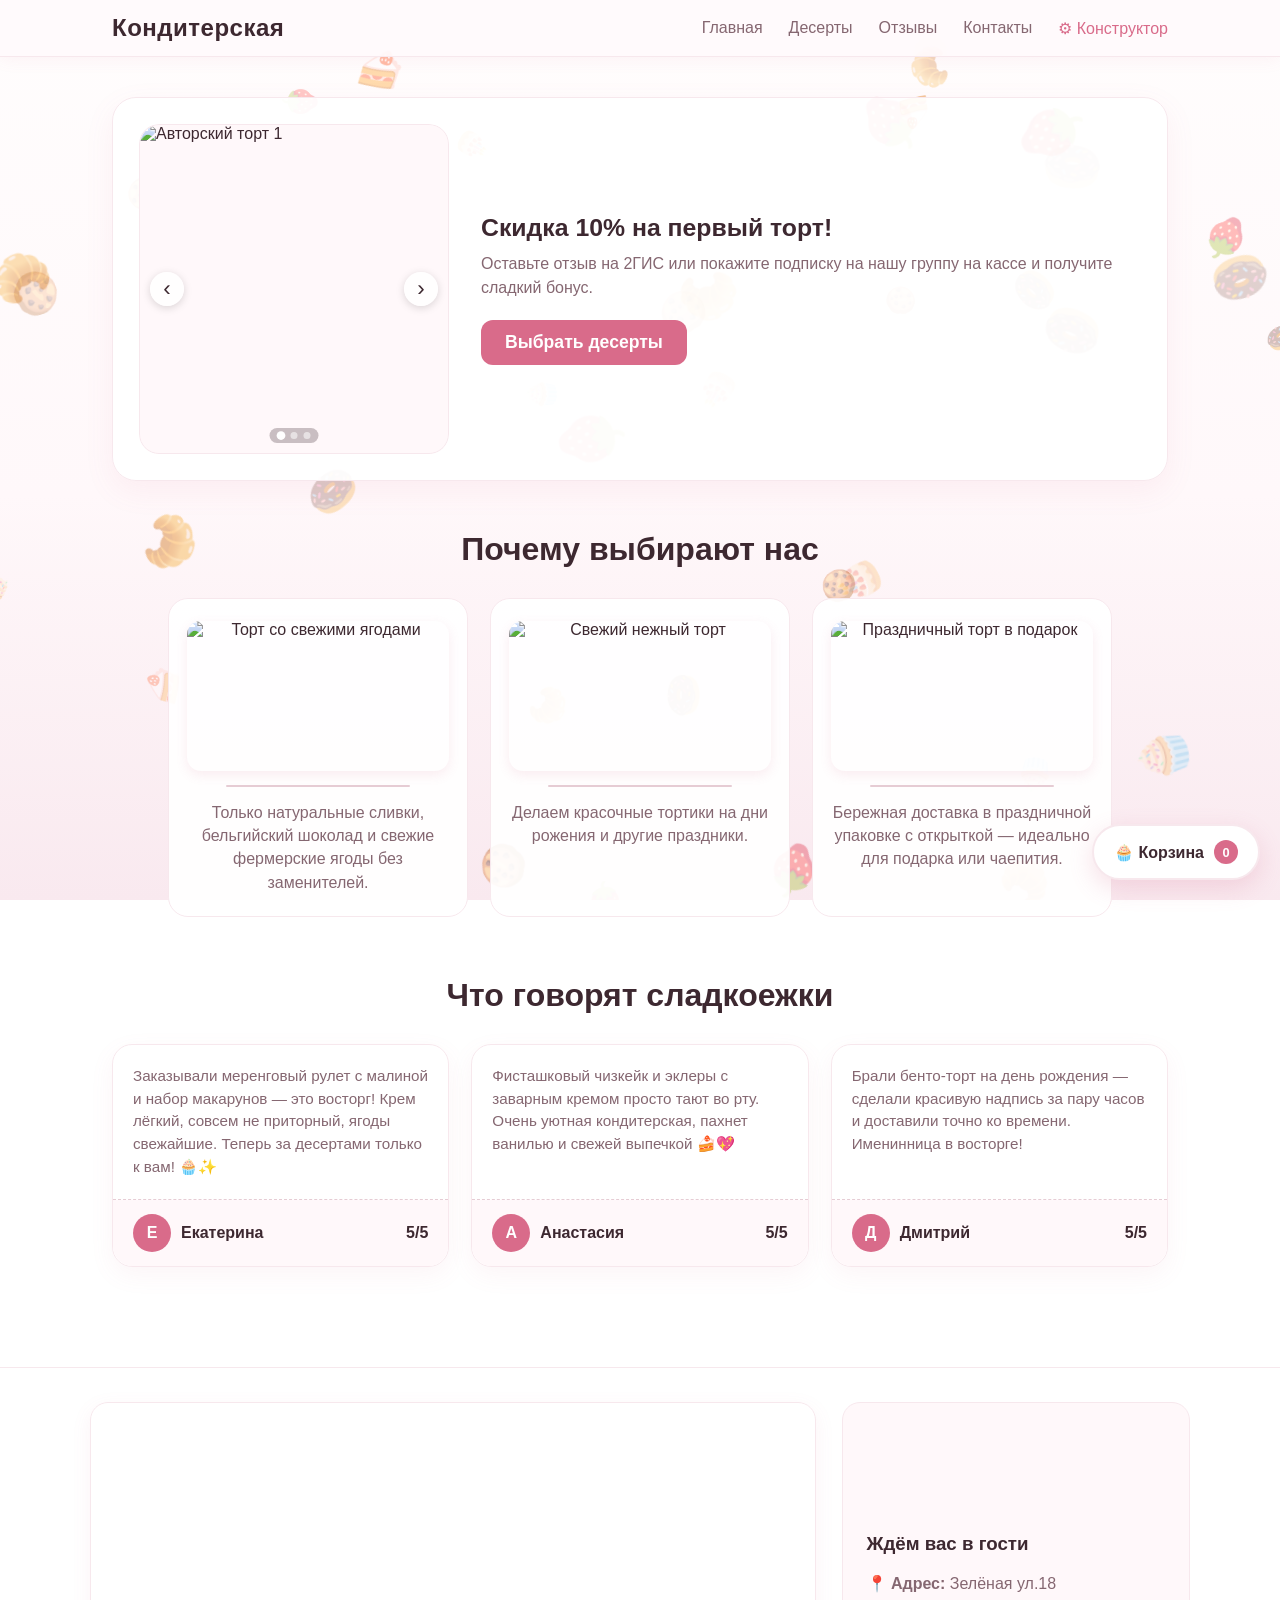
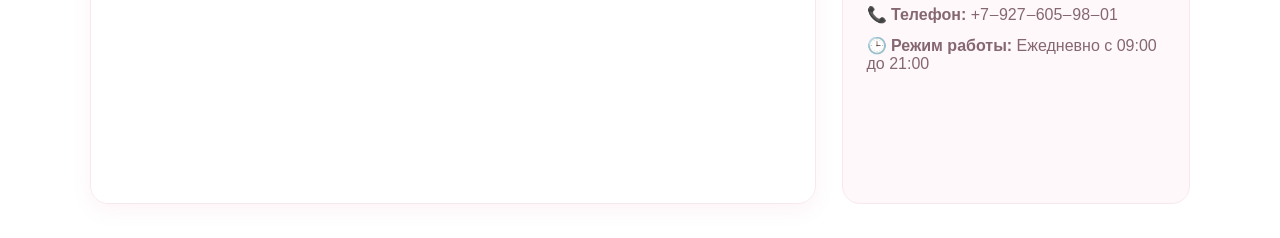
==== html/index.html @ 1b84cd79 "Initial commit" ====
<!DOCTYPE html>
<html lang="ru">
<head>
    <meta charset="UTF-8">
    <meta name="viewport" content="width=device-width, initial-scale=1.0">
    <title>Кондитерская — Главная</title>
    <link rel="stylesheet" href="../css/index.css">
</head>
<body>
    <canvas id="sweets-canvas"></canvas>

    <header>
        <div class="menu">
            <h1 data-cfg="brandName">Кондитерская</h1>
            <nav class="links">
                <a href="index.html">Главная</a>
                <a href="menu.html">Десерты</a>
                <a href="reviews.html">Отзывы</a>
                <a href="#contacts">Контакты</a>
                <a href="constructor.html" style="color: var(--accent);">⚙ Конструктор</a>
            </nav>
            <button class="burger" aria-label="Меню">
                <span></span>
                <span></span>
                <span></span>
            </button>
        </div>
    </header>

    <main>
        <section class="offer" id="offer">
            <div class="offer-slider" id="offer-slider">
                <div class="offer-slides">
                    <img class="offer-slide active" src="https://sun9-55.vkuserphoto.ru/s/v1/ig1/ioBGgsst97Lv8N8rQrfSoXgFHTT9uGLEWykmZ6snhvGIXqDk3z7tf1WOBJgGB44gdhq_wAYi.jpg?quality=96&as=32x35,48x53,72x79,108x118,160x175,240x263,360x395,480x526,540x592,640x702,720x789,1080x1184,1280x1403,1440x1579,1576x1728&from=bu&u=VjInNSc9ZDNegfJTf6IhKrGEkKYrca6lbZD4zHU49A8&cs=1080x0" alt="Авторский торт 1">
                    <img class="offer-slide" src="https://sun9-85.vkuserphoto.ru/s/v1/ig1/ztjnhOL3nKOCyjk4brLKd_dugNLl6a3G1vhBs-7eN8bph3Kg-9uVSyOZVijAJnEWDRInVmIX.jpg?quality=96&as=32x32,48x48,72x72,108x108,160x160,240x240,360x360,480x480,540x540,640x640,720x720,1080x1080,1152x1152&from=bu&u=9-JHYLDzOIbMnFk79lCPoK2LV6Lq-16btUV_nodd0XM&cs=640x0" alt="Авторский торт 2">
                    <img class="offer-slide" src="https://sun9-4.vkuserphoto.ru/s/v1/ig1/Ahj1B1q6XlwBK0KCGr4nwI_KhlUryDJhSPsl3mySGE1yBRrAv0PS4Hy-5lXd-ICGCPADUUP3.jpg?quality=96&as=32x32,48x48,72x72,108x108,160x160,240x240,360x360,480x480,540x540,640x640,720x720,1032x1032&from=bu&u=j4vca_upaSEh4vdKjGdOiMFfckj-k-o6t8IE1O1roa8&cs=640x0" alt="Авторский десерт 3">
                </div>
                <button type="button" class="slider-btn prev" aria-label="Предыдущее фото">‹</button>
                <button type="button" class="slider-btn next" aria-label="Следующее фото">›</button>
                <div class="slider-dots" id="slider-dots"></div>
            </div>

            <div class="offer-text">
                <h3 data-cfg="offerTitle">Скидка 10% на первый торт!</h3>
                <p data-cfg="offerText">Оставьте отзыв на 2ГИС или покажите подписку на нашу группу на кассе и получите сладкий бонус.</p>
                <div class="order-cta-block" style="margin-top: 20px;">
                    <a href="menu.html" class="checkout-btn" style="display: inline-block; width: auto; padding: 12px 24px; text-decoration: none; font-weight: 600; margin-top: 0;">Выбрать десерты</a>
                </div>
            </div>
        </section>

        <section class="why-us" id="why-us">
            <h2>Почему выбирают нас</h2>
            <div class="inline-blocks-why-us">
                <div class="why-us-block">
                    <img class="why-us-img" src="https://sun9-49.userapi.com/s/v1/ig1/P_9p0yUakEXNtBxuRo8Ka9rnnT0Uc9ohEtOGFztCa3WxvP5XcVsXHWWP3pLP1Drx8udhUhjX.jpg?quality=96&as=32x32,48x48,72x72,108x108,160x160,240x240,360x360,480x480,540x540,640x640,720x720,1080x1080,1152x1152&from=bu&u=chM0Q2keww85ashg4RdwoBuolIiYSNKkbNTi7yEvCGY&cs=640x0" alt="Торт со свежими ягодами">
                    <hr>
                    <p>Только натуральные сливки, бельгийский шоколад и свежие фермерские ягоды без заменителей.</p>
                </div>
                <div class="why-us-block">
                    <img class="why-us-img" src="https://sun9-15.vkuserphoto.ru/s/v1/ig1/dJIj2EdnRhvqtewwgaTqf6nkc6Y0UMUqifIVZpEVaZMh88NoZugu9--NzkiA7NVeU1ZGoiuw.jpg?quality=96&as=32x24,48x36,72x54,108x81,160x120,240x180,360x270,480x360,540x405,640x480,720x540,1080x810,1280x960,1440x1080,1536x1152&from=bu&cs=1536x0" alt="Свежий нежный торт">
                    <hr>
                    <p>Делаем красочные тортики на дни рожения и другие праздники.</p>
                </div>
                <div class="why-us-block">
                    <img class="why-us-img" src="https://sun9-61.vkuserphoto.ru/s/v1/ig1/QzZXu6DE5Fen_nCZe37ysk0uKk0ZZXifzO8jNIZ6V-uaRf68u8o7gijDdhV7G_wmYOcIcN0e.jpg?quality=96&as=32x24,48x36,72x54,108x81,160x120,240x180,360x270,480x360,540x405,640x480,720x540,1080x810,1280x960,1440x1080,1536x1152&from=bu&cs=1536x0" alt="Праздничный торт в подарок">
                    <hr>
                    <p>Бережная доставка в праздничной упаковке с открыткой — идеально для подарка или чаепития.</p>
                </div>
            </div>
        </section>

        <section class="users-translator" id="users-translator">
            <h2 class="reviews-title">Что говорят сладкоежки</h2>
            <div class="inline-translator">
                <div class="review-card">
                    <div class="box">
                        <p>Заказывали меренговый рулет с малиной и набор макарунов — это восторг! Крем лёгкий, совсем не приторный, ягоды свежайшие. Теперь за десертами только к вам! 🧁✨</p>
                    </div>
                    <div class="user">
                        <div class="icon">Е</div>
                        <p>Екатерина</p>
                        <p class="estimate">5/5</p>
                    </div>
                </div>

                <div class="review-card">
                    <div class="box">
                        <p>Фисташковый чизкейк и эклеры с заварным кремом просто тают во рту. Очень уютная кондитерская, пахнет ванилью и свежей выпечкой 🍰💖</p>
                    </div>
                    <div class="user">
                        <div class="icon">А</div>
                        <p>Анастасия</p>
                        <p class="estimate">5/5</p>
                    </div>
                </div>

                <div class="review-card">
                    <div class="box">
                        <p>Брали бенто-торт на день рождения — сделали красивую надпись за пару часов и доставили точно ко времени. Именинница в восторге!</p>
                    </div>
                    <div class="user">
                        <div class="icon">Д</div>
                        <p>Дмитрий</p>
                        <p class="estimate">5/5</p>
                    </div>
                </div>
            </div>
        </section>
    </main>

    <footer id="contacts">
        <div class="map-and-contacts">
            <div class="map">
                <iframe 
                    src="https://yandex.ru/map-widget/v1/?ll=50.076346%2C53.118049&z=18&pt=50.076346,53.118049,pm2rdm" 
                    width="100%" 
                    height="400" 
                    frameborder="0"
                    allowfullscreen="true">
                </iframe>
            </div>
            <div class="contacts">
                <h3 style="margin-top: 0;">Ждём вас в гости</h3>
                <p><strong>📍 Адрес:</strong> <span data-cfg="address">Зелёная ул.18</span></p>
                <p><strong>📞 Телефон:</strong> <span data-cfg="phone">+7‒927‒605‒98‒01</span></p>
                <p><strong>🕒 Режим работы:</strong> Ежедневно с 09:00 до 21:00</p>
            </div>
        </div>
    </footer>

    <div class="cart-widget" onclick="toggleCart()">
        🧁 Корзина <span class="cart-count">0</span>
    </div>

    <div class="cart-modal" id="cart-modal">
        <div class="cart-content">
            <h2 style="margin-top: 0;">Ваш сладкий заказ</h2>
            <div class="cart-scroll-area" id="cart-items"></div>
            <p style="font-size: 1.2rem; font-weight: 700;">Сумма: <span id="cart-total">0</span> ₽</p>

            <div id="delivery-options" style="display: none; margin-top: 10px;">
                <p style="font-weight: 600; margin-bottom: 8px;">Способ получения:</p>
                <label style="display: block; margin-bottom: 6px; cursor: pointer;">
                    <input type="radio" name="delivery" value="pickup" checked> Заберу из кондитерской (бесплатно)
                </label>
                <label id="delivery-radio-label" style="display: block; margin-bottom: 10px; cursor: pointer;">
                    <input type="radio" name="delivery" value="delivery"> Бережная доставка (<span id="delivery-rate-text">+500 ₽ за км</span>)
                </label>

                <div id="map-wrapper" style="display: none; margin-top: 10px;">
                    <label for="delivery-address" style="display: block; font-size: 0.9rem; margin-bottom: 6px;">Введите адрес доставки:</label>
                    <input type="text" id="delivery-address" placeholder="Например: ул. Ленина 15" style="width: 100%; padding: 10px; border: 1px solid var(--grey-mid); border-radius: 8px; margin-bottom: 8px;">
                    <p id="delivery-info" style="font-size: 0.85rem; color: var(--text-muted); margin: 0;">Введите адрес для расчета стоимости доставки</p>
                </div>
            </div>

            <button class="checkout-btn" onclick="checkout()">Оформить заказ</button>
            <button onclick="toggleCart()" style="width: 100%; background: none; border: none; color: var(--text-muted); padding: 10px; cursor: pointer; margin-top: 6px;">Закрыть</button>
        </div>
    </div>

    <script src="../js/index.js"></script>
</body>
</html>
---- css/index.css ----
:root {
    --white: #ffffff;
    --bg-main: #fff8fa;
    --grey-light: #f7e8ed;
    --grey-mid: #e6ccd4;
    --text-main: #3d2830;
    --text-muted: #856771;
    --accent: #d96b8a;
}

* { box-sizing: border-box; }

html { scroll-behavior: smooth; }

html, body {
    margin: 0 !important;
    padding: 0 !important;
    font-family: "Segoe UI", "Helvetica Neue", Arial, sans-serif;
    color: var(--text-main);
    background: linear-gradient(180deg, #fffdfd 0%, var(--bg-main) 55%, #f9e9ef 100%);
    background-attachment: fixed;
    min-height: 100vh;
    width: 100% !important;
    overflow-x: hidden;
}

/* Canvas падающих десертов */
#sweets-canvas {
    position: fixed;
    inset: 0;
    width: 100%;
    height: 100%;
    pointer-events: none;
    z-index: 0;
}

header, main, footer { position: relative; z-index: 1; }

#offer, #why-us, #users-translator, #contacts { scroll-margin-top: 100px; }

/* ===== HEADER ===== */
header {
    position: sticky;
    top: 0;
    z-index: 100;
    backdrop-filter: blur(12px);
    background: rgba(255, 250, 252, 0.88);
    box-shadow: 0 2px 16px rgba(217, 107, 138, 0.08);
    border-bottom: 1px solid var(--grey-light);
    width: 100% !important;
    left: 0 !important;
    margin: 0 !important;
}

header .menu,
main,
footer .map-and-contacts {
    max-width: 1100px !important;
    width: 100% !important;
    margin-left: auto !important;
    margin-right: auto !important;
    box-sizing: border-box !important;
}

.menu {
    max-width: 1100px;
    margin: 0 auto;
    padding: 14px 22px;
    display: flex;
    align-items: center;
    justify-content: space-between;
    gap: 16px;
}

.menu h1 {
    margin: 0;
    font-size: 1.5rem;
    color: var(--text-main);
    letter-spacing: 0.5px;
}

.links { display: flex; gap: 26px; }

.links a {
    text-decoration: none;
    color: var(--text-muted);
    font-weight: 500;
    position: relative;
    transition: color .25s;
}

.links a::after {
    content: "";
    position: absolute;
    left: 0;
    bottom: -4px;
    width: 0;
    height: 2px;
    background: var(--accent);
    transition: width .3s;
}

.links a:hover { color: var(--text-main); }
.links a:hover::after { width: 100%; }

.burger {
    display: none;
    flex-direction: column;
    justify-content: space-between;
    width: 30px;
    height: 22px;
    background: none;
    border: none;
    cursor: pointer;
    padding: 0;
}
.burger span {
    display: block;
    height: 3px;
    width: 100%;
    background: var(--text-main);
    border-radius: 3px;
    transition: transform .3s, opacity .3s;
}
.burger.active span:nth-child(1) { transform: translateY(9.5px) rotate(45deg); }
.burger.active span:nth-child(2) { opacity: 0; }
.burger.active span:nth-child(3) { transform: translateY(-9.5px) rotate(-45deg); }

main { max-width: 1100px; margin: 0 auto; padding: 40px 22px; }

.offer {
    display: flex;
    align-items: center;
    gap: 32px;
    text-align: left;
    background: rgba(255, 255, 255, 0.92);
    border: 1px solid var(--grey-light);
    border-radius: 24px;
    padding: 26px;
    margin-bottom: 50px;
    box-shadow: 0 10px 30px rgba(217, 107, 138, 0.08);
    overflow: hidden;
}

.offer-slider {
    position: relative;
    width: 310px;
    height: 330px;
    flex: 0 0 310px;
    border-radius: 20px;
    overflow: hidden;
    background: var(--bg-main);
    border: 1px solid var(--grey-light);
    box-shadow: 0 6px 18px rgba(217, 107, 138, 0.1);
    -webkit-mask-image: -webkit-radial-gradient(white, black);
}

.offer-slides {
    width: 100%;
    height: 100%;
    position: relative;
}

.offer-slider .offer-slide {
    position: absolute;
    inset: 0;
    width: 100% !important;
    height: 100% !important;
    max-width: none !important;
    object-fit: cover !important;
    opacity: 0;
    border-radius: 20px;
    transition: opacity 0.35s ease;
    pointer-events: none;
}

.offer-slider .offer-slide.active {
    opacity: 1;
    pointer-events: auto;
}

.slider-btn {
    position: absolute;
    top: 50%;
    transform: translateY(-50%);
    width: 34px;
    height: 34px;
    border-radius: 50%;
    border: none;
    background: rgba(255, 255, 255, 0.88);
    color: var(--text-main);
    font-size: 1.4rem;
    line-height: 1;
    cursor: pointer;
    display: flex;
    align-items: center;
    justify-content: center;
    box-shadow: 0 2px 8px rgba(0, 0, 0, 0.15);
    transition: background 0.2s, color 0.2s;
    z-index: 2;
}

.slider-btn:hover {
    background: var(--accent);
    color: var(--white);
}

.slider-btn.prev { left: 10px; }
.slider-btn.next { right: 10px; }

.slider-dots {
    position: absolute;
    bottom: 10px;
    left: 50%;
    transform: translateX(-50%);
    display: flex;
    gap: 6px;
    z-index: 2;
    background: rgba(61, 40, 48, 0.28);
    padding: 4px 8px;
    border-radius: 12px;
}

.slider-dot {
    width: 7px;
    height: 7px;
    border-radius: 50%;
    border: none;
    padding: 0;
    background: rgba(255, 255, 255, 0.55);
    cursor: pointer;
    transition: transform 0.2s, background 0.2s;
}

.slider-dot.active {
    background: var(--white);
    transform: scale(1.25);
}

.offer-text {
    flex: 1 1 auto;
    min-width: 0;
}

.offer h3 {
    color: var(--text-main);
    margin: 0 0 10px;
    font-size: 1.55rem;
}

.offer p {
    margin: 0;
    line-height: 1.5;
    color: var(--text-muted);
}
/* ===== WHY US ===== */
.why-us { text-align: center; margin-bottom: 60px; }
.why-us > h2 {
    font-size: 2rem;
    color: var(--text-main);
    margin-bottom: 30px;
}

.inline-blocks-why-us {
    display: flex;
    justify-content: center;
    align-items: stretch;
    gap: 22px;
    flex-wrap: wrap;
}

.why-us-block {
    flex: 1 1 240px;
    max-width: 300px;
    background: rgba(255, 255, 255, 0.92);
    border: 1px solid var(--grey-light);
    border-radius: 20px;
    padding: 22px 18px;
    text-align: center;
    transition: transform .3s, box-shadow .3s;
}
.why-us-block:hover {
    transform: translateY(-6px);
    box-shadow: 0 12px 26px rgba(217, 107, 138, 0.12);
}
.why-us-block h2 {
    font-size: 2.6rem;
    margin: 0 0 12px;
}
.why-us-block hr {
    border: none;
    height: 2px;
    background: var(--grey-mid);
    width: 70%;
    margin: 0 auto 14px;
    border-radius: 2px;
}
.why-us-block p { margin: 0; line-height: 1.45; color: var(--text-muted); }

/* ===== ОТЗЫВЫ ===== */
.users-translator { margin-bottom: 60px; }
.reviews-title {
    text-align: center;
    font-size: 2rem;
    color: var(--text-main);
    margin-bottom: 30px;
}

.inline-translator {
    display: flex;
    gap: 22px;
    justify-content: center;
    align-items: stretch;
    flex-wrap: wrap;
}

.review-card {
    flex: 1 1 300px;
    max-width: 340px;
    display: flex;
    flex-direction: column;
    background: rgba(255, 255, 255, 0.94);
    border: 1px solid var(--grey-light);
    border-radius: 20px;
    box-shadow: 0 8px 24px rgba(217, 107, 138, 0.07);
    transition: transform .3s;
}
.review-card:hover { transform: translateY(-4px); }

.review-card .box {
    padding: 20px;
    flex: 1;
    border-bottom: 1px dashed var(--grey-mid);
    line-height: 1.5;
    font-size: .95rem;
    color: var(--text-muted);
}

.review-card .box p { margin: 0; }

.review-card .user {
    display: flex;
    align-items: center;
    gap: 10px;
    padding: 14px 20px;
    background: var(--bg-main);
    flex-shrink: 0;
    border-radius: 0 0 20px 20px;
}

.review-card .icon {
    width: 38px;
    height: 38px;
    border-radius: 50%;
    background: var(--accent);
    color: var(--white);
    display: flex;
    align-items: center;
    justify-content: center;
    font-weight: 600;
    font-size: 1rem;
    flex-shrink: 0;
    text-transform: uppercase;
}

.review-card .user p { margin: 0; font-weight: 600; color: var(--text-main); }
.review-card .estimate {
    margin-left: auto !important;
    color: var(--accent);
    font-weight: 700;
}

/* ===== FOOTER ===== */
footer {
    background: rgba(255, 255, 255, 0.92);
    border-top: 1px solid var(--grey-light);
    padding: 34px 22px;
}
.map-and-contacts {
    max-width: 1100px;
    margin: 0 auto;
    display: flex;
    gap: 26px;
    flex-wrap: wrap;
    align-items: stretch;
}

.map {
    flex: 3 1 520px;
    min-height: 400px;
    border-radius: 18px;
    overflow: hidden;
    border: 1px solid var(--grey-light);
    box-shadow: 0 6px 20px rgba(217, 107, 138, 0.08);
    line-height: 0;
}

.map iframe {
    width: 100%;
    height: 100%;
    min-height: 400px;
    border: 0;
}


.contacts {
    flex: 1 1 280px;
    background: var(--bg-main);
    border: 1px solid var(--grey-light);
    border-radius: 18px;
    padding: 24px;
    display: flex;
    flex-direction: column;
    justify-content: center;
}
.contacts p { margin: 0 0 12px; color: var(--text-muted); }
.contacts p:last-child { margin-bottom: 0; }

/* ===== МЕНЮ ===== */
.page-title {
    text-align: center;
    font-size: 2.2rem;
    color: var(--text-main);
    margin: 40px 0 20px;
}

.menu-grid {
    display: grid;
    grid-template-columns: repeat(auto-fill, minmax(280px, 1fr));
    gap: 24px;
    max-width: 1100px;
    margin: 0 auto;
    padding: 0 22px 60px;
}

.product-card {
    background: rgba(255, 255, 255, 0.95);
    border: 1px solid var(--grey-light);
    border-radius: 20px;
    overflow: hidden;
    display: flex;
    flex-direction: column;
    transition: transform 0.3s, box-shadow 0.3s;
}

.product-card:hover {
    transform: translateY(-5px);
    box-shadow: 0 12px 30px rgba(217, 107, 138, 0.14);
}

.product-img {
    height: 210px;
    background-color: var(--grey-light);
    object-fit: cover;
    width: 100%;
}

.product-info {
    padding: 20px;
    display: flex;
    flex-direction: column;
    flex: 1;
}

.product-title {
    font-size: 1.2rem;
    margin: 0 0 8px;
    color: var(--text-main);
}

.product-desc {
    font-size: 0.9rem;
    color: var(--text-muted);
    margin: 0 0 15px;
    flex: 1;
}

.product-bottom {
    display: flex;
    justify-content: space-between;
    align-items: center;
    margin-top: auto;
}

.product-price {
    font-size: 1.3rem;
    font-weight: 700;
    color: var(--accent);
}

.add-to-cart-btn {
    background: var(--text-main);
    color: var(--white);
    border: none;
    padding: 9px 16px;
    border-radius: 10px;
    cursor: pointer;
    font-weight: 600;
    transition: background 0.2s;
}

.add-to-cart-btn:hover { background: var(--accent); }

/* ===== КОРЗИНА ===== */
.cart-widget {
    position: fixed;
    bottom: 20px;
    right: 20px;
    background: var(--white);
    border: 2px solid var(--grey-light);
    padding: 14px 20px;
    border-radius: 50px;
    box-shadow: 0 8px 24px rgba(217, 107, 138, 0.2);
    display: flex;
    align-items: center;
    gap: 10px;
    cursor: pointer;
    z-index: 1000;
    font-weight: 600;
    color: var(--text-main);
    transition: transform 0.2s;
}

.cart-widget:hover { transform: scale(1.05); }

.cart-count {
    background: var(--accent);
    color: white;
    border-radius: 50%;
    width: 24px;
    height: 24px;
    display: flex;
    align-items: center;
    justify-content: center;
    font-size: 0.8rem;
}

.cart-modal {
    position: fixed;
    inset: 0;
    background: rgba(61, 40, 48, 0.45);
    display: none;
    justify-content: center;
    align-items: center;
    z-index: 2000;
    padding: 20px;
}

.cart-modal.active { display: flex; }

.cart-content {
    background: var(--white);
    padding: 25px;
    border-radius: 22px;
    width: 100%;
    max-width: 500px;
    max-height: 90vh;
    display: flex;
    flex-direction: column;
}

.cart-scroll-area {
    overflow-y: auto;
    flex: 1;
    margin-bottom: 15px;
    padding-right: 5px;
}

.cart-scroll-area::-webkit-scrollbar { width: 6px; }
.cart-scroll-area::-webkit-scrollbar-track { background: transparent; }
.cart-scroll-area::-webkit-scrollbar-thumb { background: var(--grey-light); border-radius: 10px; }

.cart-item {
    display: flex;
    justify-content: space-between;
    border-bottom: 1px dashed var(--grey-mid);
    padding: 15px 0;
}

.cart-item-title { font-weight: 600; margin: 0; }
.cart-item-price { color: var(--accent); font-weight: 700; }

.checkout-btn {
    display: block;
    width: 100%;
    background: var(--accent);
    color: white;
    text-align: center;
    padding: 15px;
    border-radius: 12px;
    border: none;
    font-size: 1.1rem;
    cursor: pointer;
    margin-top: 20px;
    transition: background 0.2s;
}
.checkout-btn:hover { background: var(--text-main); }
/* ===== ОТЗЫВЫ СТРАНИЦА ===== */
.reviews-grid {
    display: grid;
    grid-template-columns: repeat(auto-fill, minmax(320px, 1fr));
    gap: 20px;
    max-width: 1100px;
    margin: 0 auto;
    padding: 0 22px 60px;
}
/* ===== ФОРМА ОТЗЫВОВ ===== */
.review-form-container {
    max-width: 600px;
    margin: 0 auto 40px;
    padding: 0 22px;
}
.review-form-container h3 {
    text-align: center;
    color: var(--text-main);
    margin-bottom: 20px;
}
#review-form {
    display: flex;
    flex-direction: column;
    gap: 15px;
    background: rgba(255, 255, 255, 0.95);
    padding: 25px;
    border-radius: 20px;
    border: 1px solid var(--grey-light);
    box-shadow: 0 8px 24px rgba(217, 107, 138, 0.08);
}
#review-form input,
#review-form textarea {
    width: 100%;
    padding: 12px 15px;
    border: 1px solid var(--grey-mid);
    border-radius: 12px;
    font-family: inherit;
    font-size: 1rem;
    color: var(--text-main);
    background: var(--bg-main);
    transition: border-color 0.2s;
}
#review-form input:focus,
#review-form textarea:focus {
    outline: none;
    border-color: var(--accent);
}
#review-form textarea {
    resize: vertical;
    min-height: 100px;
}
.submit-review-btn {
    background: var(--text-main);
    color: var(--white);
    border: none;
    padding: 12px;
    border-radius: 12px;
    font-size: 1rem;
    font-weight: 600;
    cursor: pointer;
    transition: background 0.2s;
}
.submit-review-btn:hover { background: var(--accent); }
/* ===== ЗВЕЗДЫ ===== */
.rating-input {
    display: flex;
    flex-direction: row-reverse;
    justify-content: flex-end;
    gap: 5px;
margin-bottom: 10px;
}
.rating-input input { display: none; }
.rating-input label {
    font-size: 2rem;
    color: var(--grey-mid);
    cursor: pointer;
    transition: color 0.2s;
    line-height: 1;
}
.rating-input input:checked ~ label,
.rating-input label:hover,
.rating-input label:hover ~ label {
color: #ffb703;
}
/* ===== МОБИЛЬНАЯ ===== */
@media (max-width: 768px) {
.burger { display: flex; }
.links {
    position: absolute;
    top: 100%;
    left: 0;
    right: 0;
    flex-direction: column;
    gap: 0;
    background: rgba(255, 250, 252, 0.98);
    backdrop-filter: blur(10px);
    border-bottom: 1px solid var(--grey-light);
    max-height: 0;
    overflow: hidden;
    transition: max-height .35s ease;
}
.links.open { max-height: 350px; }
.links a {
    padding: 16px 22px;
    border-top: 1px solid var(--bg-main);
}
.links a::after { display: none; }
.offer {
    flex-direction: column;
    text-align: center;
    gap: 20px;
}
.offer img { width: 100%; max-width: 100%; }
.why-us-block, .review-card { max-width: 100%; }
main { padding: 26px 16px; }
.why-us > h2, .reviews-title { font-size: 1.6rem; }
.cart-widget {
    bottom: 15px;
    right: 15px;
    padding: 12px 16px;
    font-size: 0.9rem;
}
}

.why-us-img {
    width: 100%;
    height: 150px;
    object-fit: cover;
    border-radius: 14px;
    margin-bottom: 14px;
    display: block;
    box-shadow: 0 4px 12px rgba(217, 107, 138, 0.12);
}

.custom-cake-cta {
    grid-column: 1 / -1;
    width: 100%;
    margin-top: 10px;
}

main > .custom-cake-cta {
    padding: 0;
}

.custom-cake-trigger {
    display: block;
    width: 100%;
    margin-top: 0;
    padding: 16px 24px;
    font-weight: 600;
}

.menu-grid + .custom-cake-cta {
    max-width: 1100px;
    margin: -30px auto 60px;
    padding: 0 22px;
}

.cake-dialog {
    border: 1px solid var(--grey-light);
    border-radius: 24px;
    padding: 0;
    width: 92%;
    max-width: 600px;
    background: var(--white);
    color: var(--text-main);
    box-shadow: 0 18px 50px rgba(61, 40, 48, 0.25);
    overflow-y: auto;
    max-height: 90vh;
}

.cake-dialog::backdrop {
    background: rgba(61, 40, 48, 0.5);
    backdrop-filter: blur(4px);
}

.cake-dialog .custom-cake-card {
    padding: 28px;
    background: var(--white);
}

.dialog-top-bar {
    display: flex;
    justify-content: space-between;
    align-items: center;
    gap: 12px;
    margin-bottom: 20px;
}

.dialog-top-bar h3 {
    margin: 0;
    font-size: 1.35rem;
    color: var(--text-main);
}

.dialog-close-btn {
    background: var(--grey-light);
    border: none;
    width: 34px;
    height: 34px;
    border-radius: 50%;
    font-size: 1rem;
    cursor: pointer;
    color: var(--text-main);
    flex-shrink: 0;
    display: flex;
    align-items: center;
    justify-content: center;
    transition: background 0.2s, color 0.2s;
}

.dialog-close-btn:hover {
    background: var(--accent);
    color: var(--white);
}

.custom-cake-form {
    display: flex;
    flex-direction: column;
    gap: 15px;
}

.form-row-two {
    display: grid;
    grid-template-columns: 1fr 1fr;
    gap: 14px;
}

.form-group {
    display: flex;
    flex-direction: column;
    gap: 6px;
    text-align: left;
}

.form-group label {
    font-size: 0.9rem;
    font-weight: 600;
    color: var(--text-main);
}

.custom-cake-form input[type="text"],
.custom-cake-form input[type="tel"],
.custom-cake-form textarea {
    width: 100%;
    padding: 12px 14px;
    border: 1px solid var(--grey-mid);
    border-radius: 12px;
    font-family: inherit;
    font-size: 0.95rem;
    color: var(--text-main);
    background: var(--bg-main);
    transition: border-color 0.2s, box-shadow 0.2s;
}

.custom-cake-form input:focus,
.custom-cake-form textarea:focus {
    outline: none;
    border-color: var(--accent);
    box-shadow: 0 0 0 3px rgba(217, 107, 138, 0.14);
}

.custom-cake-form textarea {
    resize: vertical;
    min-height: 85px;
}

.photo-upload-zone {
    display: flex;
    flex-direction: column;
    align-items: center;
    justify-content: center;
    gap: 6px;
    padding: 20px 14px;
    border: 2px dashed var(--grey-mid);
    border-radius: 16px;
    background: var(--bg-main);
    cursor: pointer;
    text-align: center;
    transition: border-color 0.25s, background 0.25s;
}

.photo-upload-zone:hover,
.photo-upload-zone.dragover {
    border-color: var(--accent);
    background: #fff2f6;
}

.upload-icon {
    font-size: 1.8rem;
    line-height: 1;
}

.upload-title {
    font-weight: 600;
    color: var(--text-main);
    font-size: 0.92rem;
}

.photo-preview-list {
    display: flex;
    flex-wrap: wrap;
    gap: 10px;
    margin-top: 6px;
}

.photo-preview-item {
    position: relative;
    width: 80px;
    height: 80px;
    border-radius: 12px;
    overflow: hidden;
    border: 1px solid var(--grey-mid);
}

.photo-preview-item img {
    width: 100%;
    height: 100%;
    object-fit: cover;
    display: block;
}

.photo-remove-btn {
    position: absolute;
    top: 4px;
    right: 4px;
    width: 20px;
    height: 20px;
    border-radius: 50%;
    border: none;
    background: rgba(61, 40, 48, 0.78);
    color: var(--white);
    font-size: 0.7rem;
    cursor: pointer;
    display: flex;
    align-items: center;
    justify-content: center;
}

.cake-success-banner {
    text-align: center;
    padding: 20px 14px;
    background: var(--bg-main);
    border: 1px solid var(--grey-light);
    border-radius: 16px;
}

@media (max-width: 600px) {
    .form-row-two {
        grid-template-columns: 1fr;
    }
    .cake-dialog .custom-cake-card {
        padding: 20px 16px;
    }
    .cake-dialog-body {
        padding: 24px 20px;
    }
    
}

.menu-grid > *:has(button[onclick="openCakeDialog()"]),
.menu-grid > button[onclick="openCakeDialog()"] {
    grid-column: 1 / -1 !important;
    width: 100% !important;
    max-width: 100% !important;
}

button[onclick="openCakeDialog()"] {
    width: 100% !important;
    max-width: 100% !important;
    display: block !important;
}

.cake-dialog-body {
    padding: 36px 44px;
}


@media (max-width: 768px) {
    html, body {
        max-width: 100vw;
        overflow-x: hidden !important;
    }

    main,
    header .menu,
    footer .map-and-contacts {
        max-width: 100% !important;
        padding-left: 14px !important;
        padding-right: 14px !important;
    }

    .offer {
        flex-direction: column !important;
        padding: 18px !important;
        gap: 18px !important;
        width: 100% !important;
    }

    .offer-slider {
        width: 100% !important;
        max-width: 100% !important;
        flex: none !important;
        height: 300px !important;
    }

    .offer-text {
        width: 100% !important;
        text-align: center;
    }

    .map-and-contacts {
        flex-direction: column !important;
    }

    .map,
    .contacts {
        width: 100% !important;
        max-width: 100% !important;
        min-width: 0 !important;
        flex: none !important;
    }

    .map {
        height: 280px !important;
        min-height: 280px !important;
    }

    .map iframe {
        min-height: 280px !important;
    }

    .menu-grid,
    .reviews-grid {
        grid-template-columns: 1fr !important;
        padding-left: 0 !important;
        padding-right: 0 !important;
    }
}
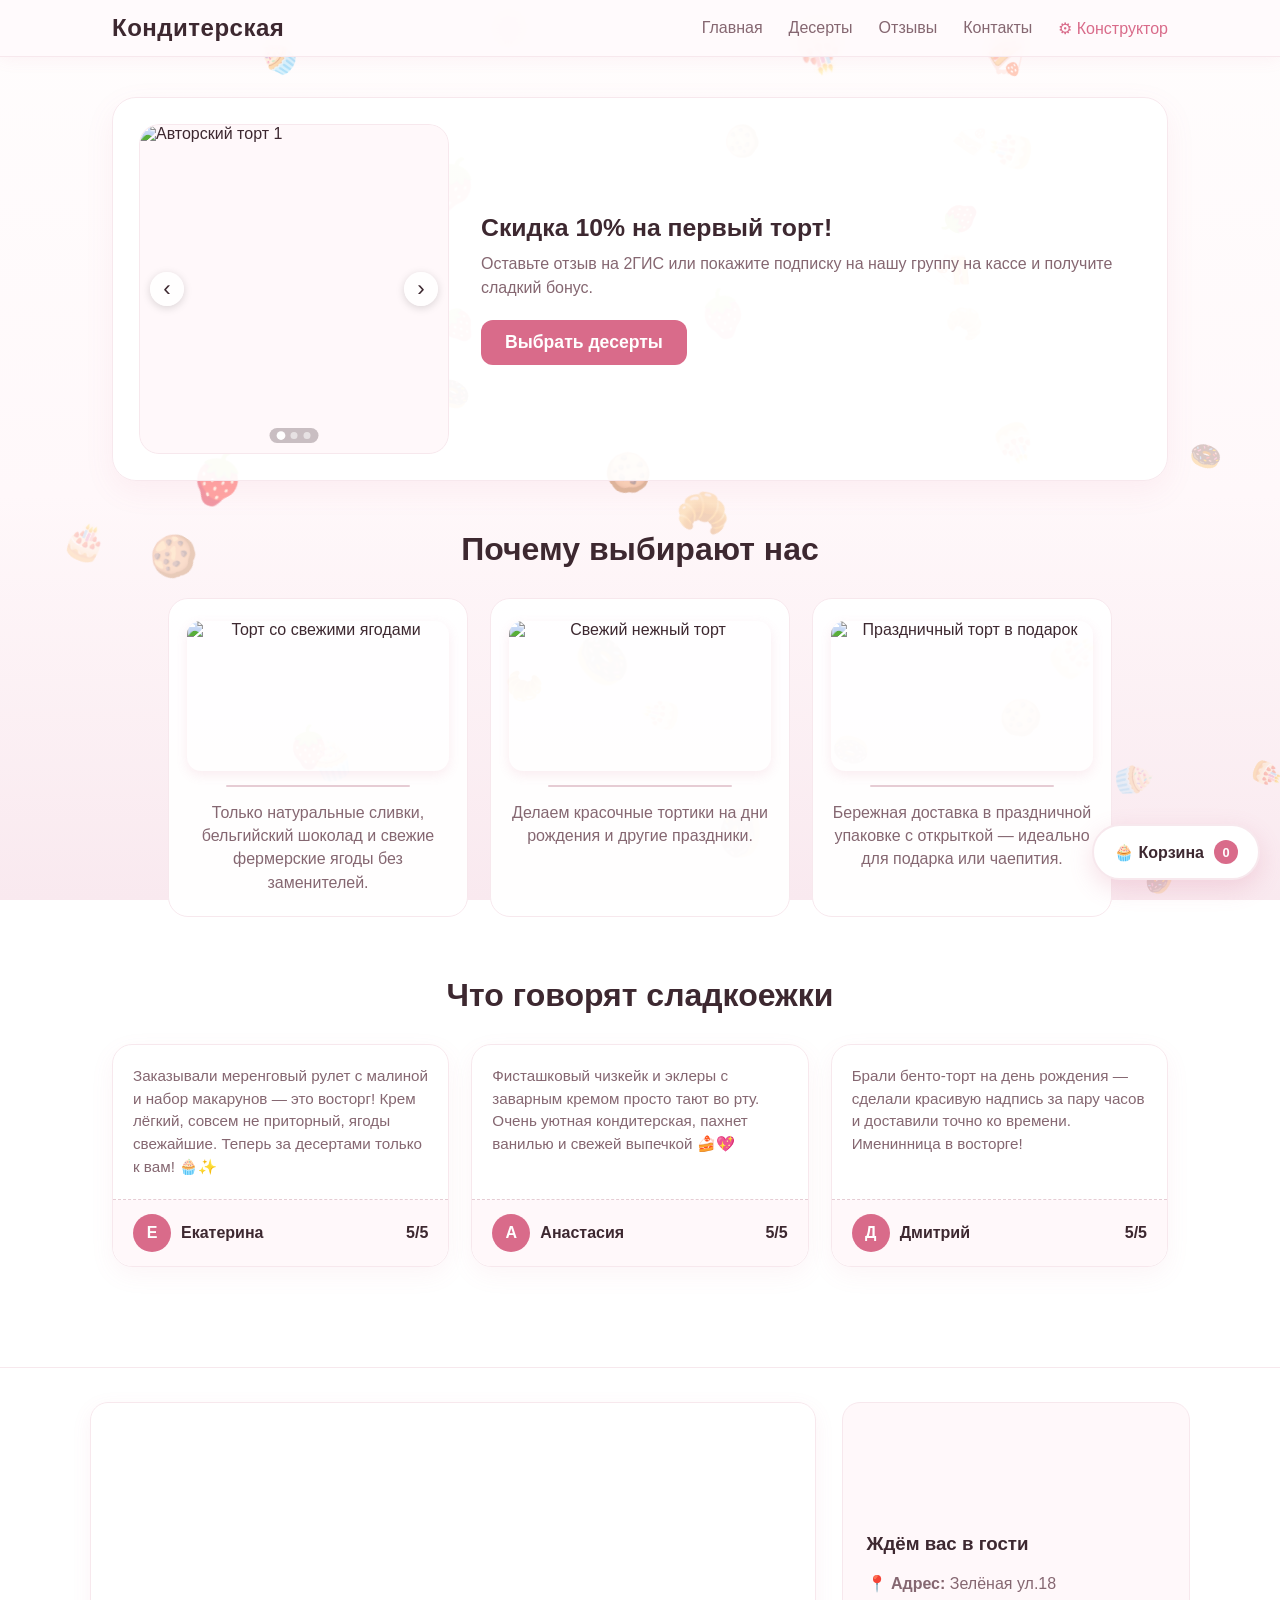
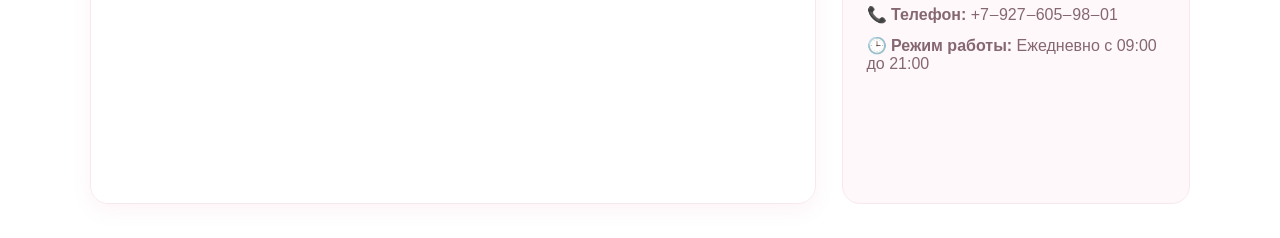
==== commit f31677b6: "Initial commit" ====
--- a/html/index.html
+++ b/html/index.html
@@ -60,7 +60,7 @@
                 <div class="why-us-block">
                     <img class="why-us-img" src="https://sun9-15.vkuserphoto.ru/s/v1/ig1/dJIj2EdnRhvqtewwgaTqf6nkc6Y0UMUqifIVZpEVaZMh88NoZugu9--NzkiA7NVeU1ZGoiuw.jpg?quality=96&as=32x24,48x36,72x54,108x81,160x120,240x180,360x270,480x360,540x405,640x480,720x540,1080x810,1280x960,1440x1080,1536x1152&from=bu&cs=1536x0" alt="Свежий нежный торт">
                     <hr>
-                    <p>Делаем красочные тортики на дни рожения и другие праздники.</p>
+                    <p>Делаем красочные тортики на дни рождения и другие праздники.</p>
                 </div>
                 <div class="why-us-block">
                     <img class="why-us-img" src="https://sun9-61.vkuserphoto.ru/s/v1/ig1/QzZXu6DE5Fen_nCZe37ysk0uKk0ZZXifzO8jNIZ6V-uaRf68u8o7gijDdhV7G_wmYOcIcN0e.jpg?quality=96&as=32x24,48x36,72x54,108x81,160x120,240x180,360x270,480x360,540x405,640x480,720x540,1080x810,1280x960,1440x1080,1536x1152&from=bu&cs=1536x0" alt="Праздничный торт в подарок">
